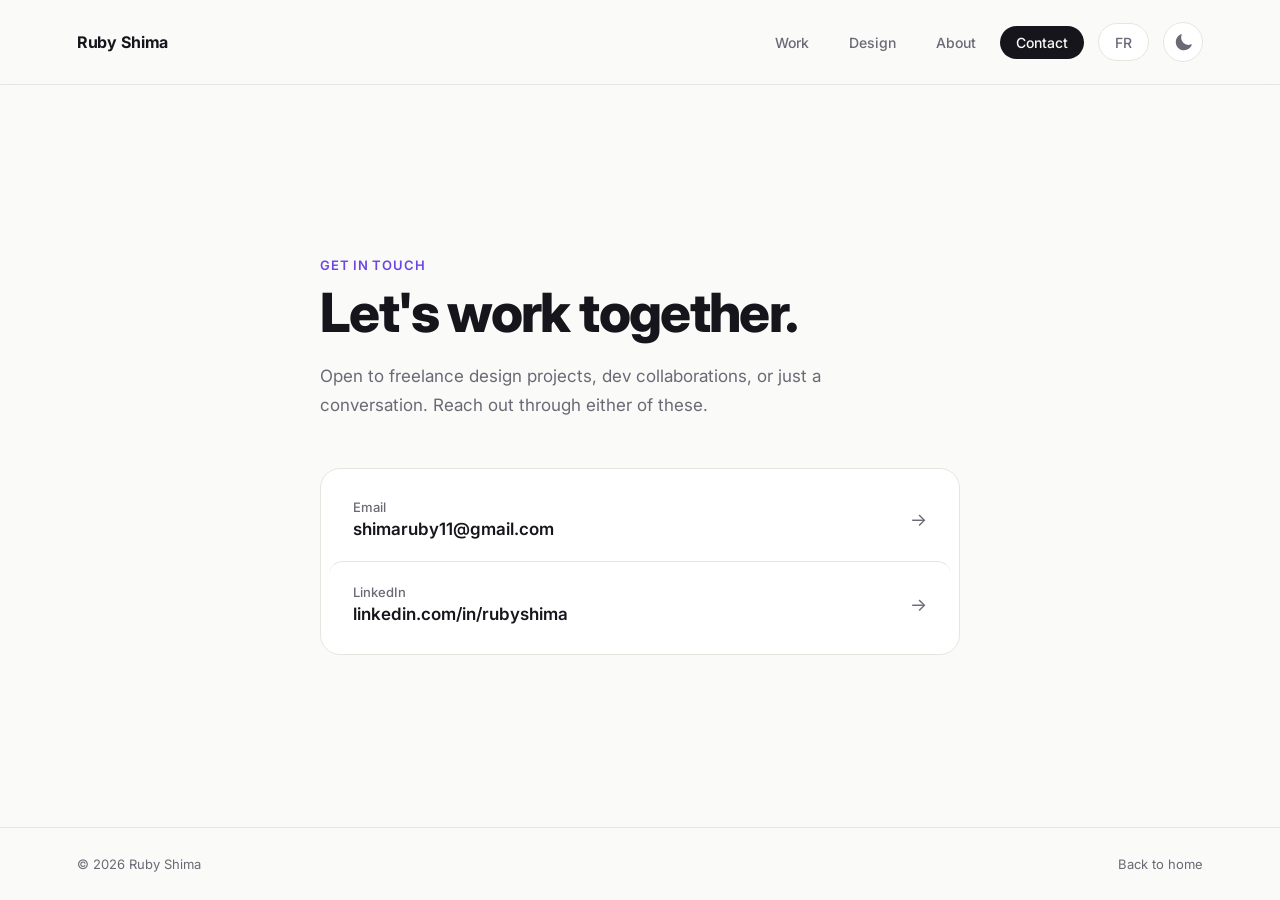
==== contact.html @ ebc34576 "Add files via upload" ====
<!DOCTYPE html>
<html lang="en">
<head>
<meta charset="UTF-8">
<meta name="viewport" content="width=device-width, initial-scale=1.0">
<title>Contact — Ruby Shima</title>
<link rel="preconnect" href="https://fonts.googleapis.com">
<link rel="preconnect" href="https://fonts.gstatic.com" crossorigin>
<link href="https://fonts.googleapis.com/css2?family=Inter:wght@400;500;600;700;800&display=swap" rel="stylesheet">
<link rel="stylesheet" href="styles.css">
<script src="theme.js"></script>
</head>
<body class="contact-page">

<nav>
  <a class="nav-mark" href="index.html">Ruby Shima</a>
  <div class="nav-links">
    <a href="index.html#work">Work</a>
    <a href="index.html#design">Design</a>
    <a href="index.html#about">About</a>
    <a href="contact.html" class="cta">Contact</a>
    <a href="fr/contact.html" class="lang-toggle">FR</a>
    <button id="theme-toggle" class="theme-toggle" aria-label="Toggle dark mode">
      <svg class="icon-moon" viewBox="0 0 24 24"><path fill-rule="evenodd" clip-rule="evenodd" d="M9.528 1.718a.75.75 0 01.162.819A8.97 8.97 0 009 6a9 9 0 009 9 8.97 8.97 0 003.463-.69.75.75 0 01.981.98 10.503 10.503 0 01-9.694 6.46c-5.799 0-10.5-4.701-10.5-10.5 0-4.368 2.667-8.112 6.46-9.694a.75.75 0 01.818.162z"/></svg>
      <svg class="icon-sun" viewBox="0 0 24 24"><path d="M12 2.25a.75.75 0 01.75.75v2.25a.75.75 0 01-1.5 0V3a.75.75 0 01.75-.75zM7.5 12a4.5 4.5 0 119 0 4.5 4.5 0 01-9 0zM18.894 6.166a.75.75 0 00-1.06-1.06l-1.591 1.59a.75.75 0 101.06 1.061l1.591-1.59zM21.75 12a.75.75 0 01-.75.75h-2.25a.75.75 0 010-1.5H21a.75.75 0 01.75.75zM17.834 18.894a.75.75 0 001.06-1.06l-1.59-1.591a.75.75 0 10-1.061 1.06l1.59 1.591zM12 18a.75.75 0 01.75.75V21a.75.75 0 01-1.5 0v-2.25A.75.75 0 0112 18zM7.758 17.303a.75.75 0 00-1.061-1.06l-1.591 1.59a.75.75 0 001.06 1.061l1.591-1.59zM6 12a.75.75 0 01-.75.75H3a.75.75 0 010-1.5h2.25A.75.75 0 016 12zM6.697 7.757a.75.75 0 001.06-1.06l-1.59-1.591a.75.75 0 00-1.061 1.06l1.59 1.591z"/></svg>
    </button>
  </div>
</nav>

<main>
  <div class="contact-wrap">
    <div class="kicker">Get in touch</div>
    <h1>Let's work together.</h1>
    <p class="lead">Open to freelance design projects, dev collaborations, or just a conversation. Reach out through either of these.</p>

    <div class="contact-card">
      <a class="contact-row" href="mailto:shimaruby11@gmail.com">
        <div>
          <div class="row-label">Email</div>
          <div class="row-value">shimaruby11@gmail.com</div>
        </div>
        <span class="row-arrow">→</span>
      </a>
      <a class="contact-row" href="https://www.linkedin.com/in/rubyshima/" target="_blank" rel="noopener">
        <div>
          <div class="row-label">LinkedIn</div>
          <div class="row-value">linkedin.com/in/rubyshima</div>
        </div>
        <span class="row-arrow">→</span>
      </a>
    </div>
  </div>
</main>

<footer class="site-footer">
  <span>© 2026 Ruby Shima</span>
  <a href="index.html">Back to home</a>
</footer>

</body>
</html>
---- styles.css ----
/* ==========================================================
   Ruby Shima — Portfolio stylesheet
   Shared across index.html and contact.html
   ========================================================== */

:root{
  --bg: #FAFAF8;
  --surface: #FFFFFF;
  --text: #16151C;
  --muted: #6B6975;
  --line: #E7E5E0;
  --violet: #6B46E5;
  --violet-soft: #F1EDFC;
  --orange: #F2542D;
}

:root[data-theme="dark"]{
  --bg: #0B0A10;
  --surface: #16141F;
  --text: #F5F1EC;
  --muted: #9C93AE;
  --line: rgba(245,241,236,0.14);
  --violet: #8A6BFF;
  --violet-soft: rgba(138,107,255,0.16);
  --orange: #F2542D;
}

*{ box-sizing:border-box; margin:0; padding:0; }
html{ scroll-behavior:smooth; }
body{
  background:var(--bg);
  color:var(--text);
  font-family:'Inter', sans-serif;
  -webkit-font-smoothing:antialiased;
  transition:background .3s ease, color .3s ease;
}
a{ color:inherit; }
::selection{ background:var(--violet); color:#fff; }

/* -------------------- nav (shared) -------------------- */
nav, .card, .design-wrap, .contact-card, .footer-cta, footer.site-footer{
  transition:background .3s ease, border-color .3s ease, color .3s ease;
}

nav{
  position:sticky; top:0; z-index:50;
  display:flex; justify-content:space-between; align-items:center;
  padding:22px 6vw;
  background:color-mix(in srgb, var(--bg) 85%, transparent);
  backdrop-filter:blur(10px);
  border-bottom:1px solid var(--line);
}
.nav-mark{ font-weight:700; font-size:16px; letter-spacing:-0.01em; text-decoration:none; }
.nav-links{ display:flex; gap:8px; align-items:center; }
.nav-links a{
  text-decoration:none; font-size:14px; font-weight:500; color:var(--muted);
  padding:8px 16px; border-radius:100px; transition:background .2s, color .2s;
}
.nav-links a:hover{ background:var(--violet-soft); color:var(--violet); }
.nav-links a.cta{ background:var(--text); color:var(--bg); }
.nav-links a.cta:hover{ background:var(--violet); color:#fff; }

/* -------------------- theme toggle (shared) -------------------- */
.theme-toggle{
  width:40px; height:40px;
  display:inline-flex; align-items:center; justify-content:center;
  border:1px solid var(--line); background:var(--surface);
  border-radius:50%; cursor:pointer;
  margin-left:6px; color:var(--muted);
  transition:border-color .2s, background .2s, color .2s;
}
.theme-toggle:hover{ border-color:var(--violet); color:var(--violet); }
.theme-toggle svg{ width:19px; height:19px; fill:currentColor; }
.theme-toggle .icon-sun{ display:none; }
.theme-toggle .icon-moon{ display:block; }
:root[data-theme="dark"] .theme-toggle .icon-sun{ display:block; }
:root[data-theme="dark"] .theme-toggle .icon-moon{ display:none; }

/* -------------------- language toggle (shared) -------------------- */
.lang-toggle{
  display:inline-flex; align-items:center; justify-content:center;
  height:38px; padding:0 14px;
  border:1px solid var(--line); background:var(--surface);
  border-radius:100px; margin-left:6px;
  font-size:13px; font-weight:600; text-decoration:none; color:var(--muted);
  transition:border-color .2s, color .2s;
}
.lang-toggle:hover{ border-color:var(--violet); color:var(--violet); }

/* -------------------- footer (shared) -------------------- */
footer.site-footer{
  display:flex; justify-content:space-between; align-items:center;
  padding:28px 6vw; border-top:1px solid var(--line);
  font-size:13px; color:var(--muted);
}
footer.site-footer a{ text-decoration:none; color:var(--muted); }
footer.site-footer a:hover{ color:var(--violet); }

/* -------------------- buttons (shared) -------------------- */
.btn{
  display:inline-flex; align-items:center; gap:8px;
  font-size:14px; font-weight:600; text-decoration:none;
  padding:13px 24px; border-radius:100px;
  transition:transform .2s, background .2s, border-color .2s;
}
.btn-primary{ background:var(--text); color:var(--bg); }
.btn-primary:hover{ background:var(--violet); color:#fff; transform:translateY(-1px); }
.btn-secondary{ background:transparent; color:var(--text); border:1px solid var(--line); }
.btn-secondary:hover{ border-color:var(--violet); color:var(--violet); }

/* -------------------- kicker / eyebrow (shared) -------------------- */
.kicker{ font-size:13px; font-weight:600; color:var(--violet); text-transform:uppercase; letter-spacing:0.06em; margin-bottom:10px; }
.eyebrow{
  display:inline-flex; align-items:center; gap:8px;
  font-size:13px; font-weight:600; color:var(--violet);
  background:var(--violet-soft);
  padding:6px 14px; border-radius:100px;
  margin-bottom:28px;
}

/* ============================================================
   index.html — homepage
   ============================================================ */

.hero{ padding:110px 6vw 90px; max-width:900px; }
.hero h1{
  font-size:clamp(38px, 6vw, 64px);
  font-weight:800; letter-spacing:-0.03em; line-height:1.08;
  margin-bottom:24px;
}
.hero h1 .accent{ color:var(--violet); }
.hero p.lead{
  font-size:18px; color:var(--muted); line-height:1.7;
  max-width:600px; margin-bottom:36px;
}
.hero-actions{ display:flex; gap:14px; flex-wrap:wrap; }

section{ padding:70px 6vw; }
.section-head{ margin-bottom:44px; }
.section-head h2{ font-size:clamp(28px,3.6vw,40px); font-weight:700; letter-spacing:-0.02em; }

.work-grid{ display:grid; grid-template-columns:repeat(auto-fit, minmax(280px,1fr)); gap:20px; }
.card{
  background:var(--surface); border:1px solid var(--line); border-radius:16px;
  padding:28px; transition:border-color .2s, transform .2s;
}
.card:hover{ border-color:var(--violet); transform:translateY(-3px); }
.card .tag{
  display:inline-block; font-size:12px; font-weight:600;
  padding:5px 12px; border-radius:100px; margin-bottom:16px;
}
.tag.active{ background:var(--violet-soft); color:var(--violet); }
.tag.soon{ background:#F0EFEC; color:var(--muted); }
.card h3{ font-size:20px; font-weight:700; margin-bottom:10px; letter-spacing:-0.01em; }
.card p{ color:var(--muted); font-size:14.5px; line-height:1.65; }

.design-wrap{
  display:grid; grid-template-columns:1fr 1fr; gap:56px; align-items:center;
  background:var(--surface); border:1px solid var(--line); border-radius:24px;
  padding:44px; overflow:hidden;
}
.design-frame img{ width:100%; display:block; border-radius:14px; }
.design-copy h3{ font-size:clamp(24px,3vw,32px); font-weight:700; letter-spacing:-0.02em; margin-bottom:18px; }
.design-copy p{ color:var(--muted); font-size:15px; line-height:1.75; margin-bottom:14px; }
.chips{ display:flex; gap:10px; margin-top:22px; flex-wrap:wrap; }
.chip{ font-size:12.5px; font-weight:600; background:var(--bg); border:1px solid var(--line); padding:6px 14px; border-radius:100px; color:var(--text); }

.about{ display:grid; grid-template-columns:1fr 1.4fr; gap:56px; }
.about-lead{ font-size:clamp(22px,2.6vw,28px); font-weight:700; letter-spacing:-0.02em; line-height:1.35; }
.about-side p{ color:var(--muted); font-size:15px; line-height:1.8; margin-bottom:16px; }

.footer-cta{
  background:#16151C; color:#fff; border-radius:28px;
  margin:0 6vw 80px; padding:70px 6vw; text-align:center;
}
.footer-cta h2{ font-size:clamp(30px,4.5vw,48px); font-weight:800; letter-spacing:-0.02em; margin-bottom:18px; }
.footer-cta p{ color:rgba(255,255,255,0.65); font-size:16px; margin-bottom:32px; }
.footer-cta .btn-primary{ background:#fff; color:#16151C; }
.footer-cta .btn-primary:hover{ background:var(--violet); color:#fff; }

/* ============================================================
   contact.html
   ============================================================ */

body.contact-page{ min-height:100vh; display:flex; flex-direction:column; }
main{ flex:1; display:flex; align-items:center; padding:80px 6vw; }
.contact-wrap{ max-width:640px; margin:0 auto; width:100%; }
.contact-wrap h1{ font-size:clamp(36px,5.5vw,54px); font-weight:800; letter-spacing:-0.03em; line-height:1.1; margin-bottom:20px; }
.contact-wrap .lead{ font-size:17px; color:var(--muted); line-height:1.7; margin-bottom:48px; max-width:520px; }

.contact-card{
  background:var(--surface); border:1px solid var(--line); border-radius:20px;
  padding:8px;
}
.contact-row{
  display:flex; align-items:center; justify-content:space-between;
  padding:22px 24px; text-decoration:none; color:var(--text);
  border-radius:14px; transition:background .2s;
}
.contact-row:hover{ background:var(--violet-soft); }
.contact-row:hover .row-value{ color:var(--violet); }
.contact-row + .contact-row{ border-top:1px solid var(--line); }
.row-label{ font-size:13px; color:var(--muted); font-weight:500; }
.row-value{ font-size:17px; font-weight:600; margin-top:4px; transition:color .2s; }
.row-arrow{ font-size:18px; color:var(--muted); }

/* ============================================================
   Responsive
   ============================================================ */

@media (max-width:760px){
  .design-wrap, .about{ grid-template-columns:1fr; }
  nav{ padding:18px 5vw; }
  .nav-links{ gap:2px; }
  .nav-links a{ padding:8px 10px; font-size:13px; }
  section{ padding:56px 5vw; }
}

@media (max-width:600px){
  main{ padding:60px 5vw; }
  .contact-row{ padding:18px; }
}
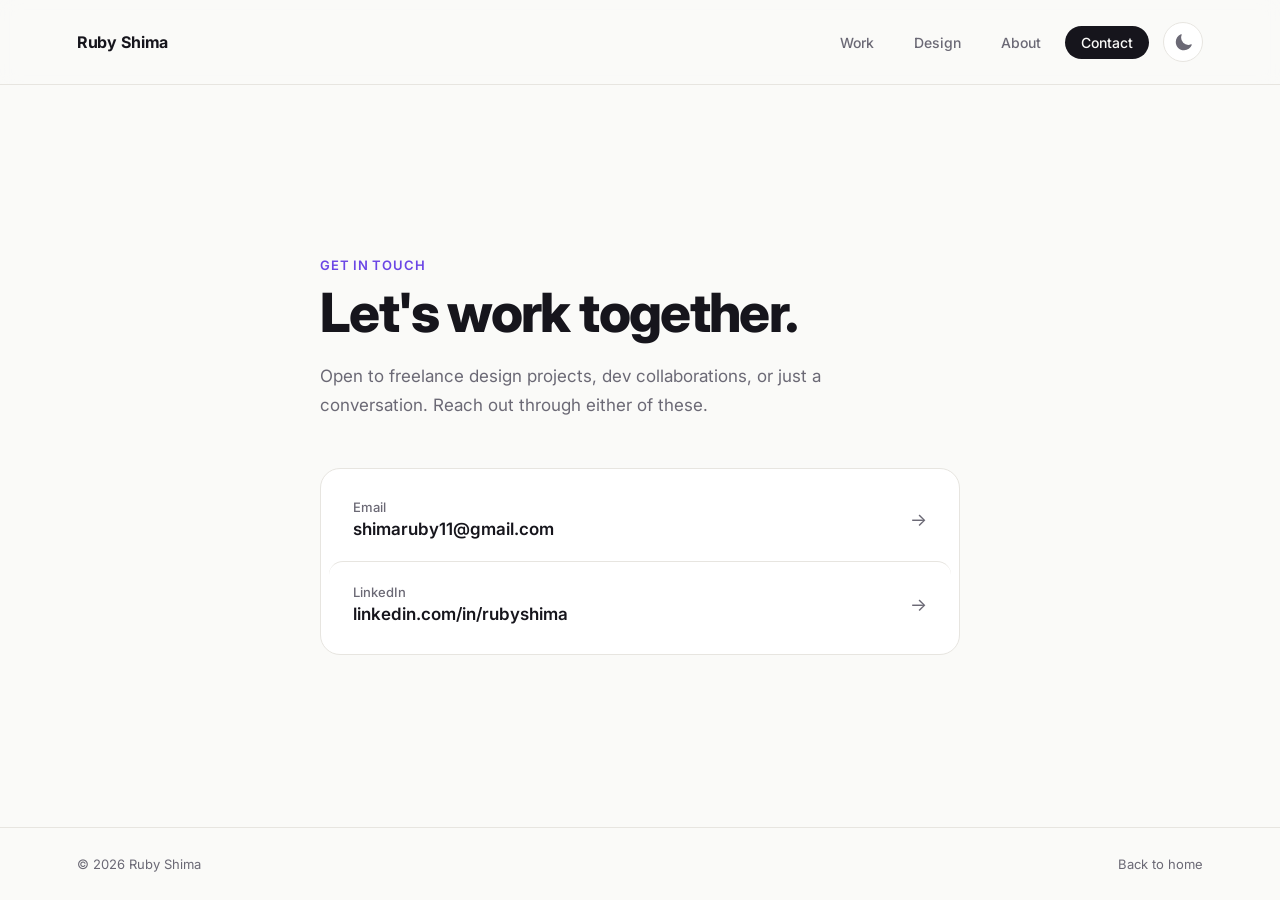
==== commit 9f7cb720: "updated the site domain changes after clicking on tabs" ====
--- a/contact.html
+++ b/contact.html
@@ -1,6 +1,7 @@
 <!DOCTYPE html>
 <html lang="en">
 <head>
+<link rel="icon" type="image/svg+xml" href="favicon.svg">
 <meta charset="UTF-8">
 <meta name="viewport" content="width=device-width, initial-scale=1.0">
 <title>Contact — Ruby Shima</title>
@@ -13,13 +14,13 @@
 <body class="contact-page">
 
 <nav>
-  <a class="nav-mark" href="index.html">Ruby Shima</a>
+  <a class="nav-mark" href="./">Ruby Shima</a>
   <div class="nav-links">
-    <a href="index.html#work">Work</a>
-    <a href="index.html#design">Design</a>
-    <a href="index.html#about">About</a>
+    <a href="./#work">Work</a>
+    <a href="./#design">Design</a>
+    <a href="./#about">About</a>
     <a href="contact.html" class="cta">Contact</a>
-    <a href="fr/contact.html" class="lang-toggle">FR</a>
+    
     <button id="theme-toggle" class="theme-toggle" aria-label="Toggle dark mode">
       <svg class="icon-moon" viewBox="0 0 24 24"><path fill-rule="evenodd" clip-rule="evenodd" d="M9.528 1.718a.75.75 0 01.162.819A8.97 8.97 0 009 6a9 9 0 009 9 8.97 8.97 0 003.463-.69.75.75 0 01.981.98 10.503 10.503 0 01-9.694 6.46c-5.799 0-10.5-4.701-10.5-10.5 0-4.368 2.667-8.112 6.46-9.694a.75.75 0 01.818.162z"/></svg>
       <svg class="icon-sun" viewBox="0 0 24 24"><path d="M12 2.25a.75.75 0 01.75.75v2.25a.75.75 0 01-1.5 0V3a.75.75 0 01.75-.75zM7.5 12a4.5 4.5 0 119 0 4.5 4.5 0 01-9 0zM18.894 6.166a.75.75 0 00-1.06-1.06l-1.591 1.59a.75.75 0 101.06 1.061l1.591-1.59zM21.75 12a.75.75 0 01-.75.75h-2.25a.75.75 0 010-1.5H21a.75.75 0 01.75.75zM17.834 18.894a.75.75 0 001.06-1.06l-1.59-1.591a.75.75 0 10-1.061 1.06l1.59 1.591zM12 18a.75.75 0 01.75.75V21a.75.75 0 01-1.5 0v-2.25A.75.75 0 0112 18zM7.758 17.303a.75.75 0 00-1.061-1.06l-1.591 1.59a.75.75 0 001.06 1.061l1.591-1.59zM6 12a.75.75 0 01-.75.75H3a.75.75 0 010-1.5h2.25A.75.75 0 016 12zM6.697 7.757a.75.75 0 001.06-1.06l-1.59-1.591a.75.75 0 00-1.061 1.06l1.59 1.591z"/></svg>
@@ -54,8 +55,8 @@
 
 <footer class="site-footer">
   <span>© 2026 Ruby Shima</span>
-  <a href="index.html">Back to home</a>
+  <a href="./">Back to home</a>
 </footer>
 
 </body>
-</html>
+</html>
--- a/styles.css
+++ b/styles.css
@@ -219,4 +219,4 @@
 @media (max-width:600px){
   main{ padding:60px 5vw; }
   .contact-row{ padding:18px; }
-}
+}
